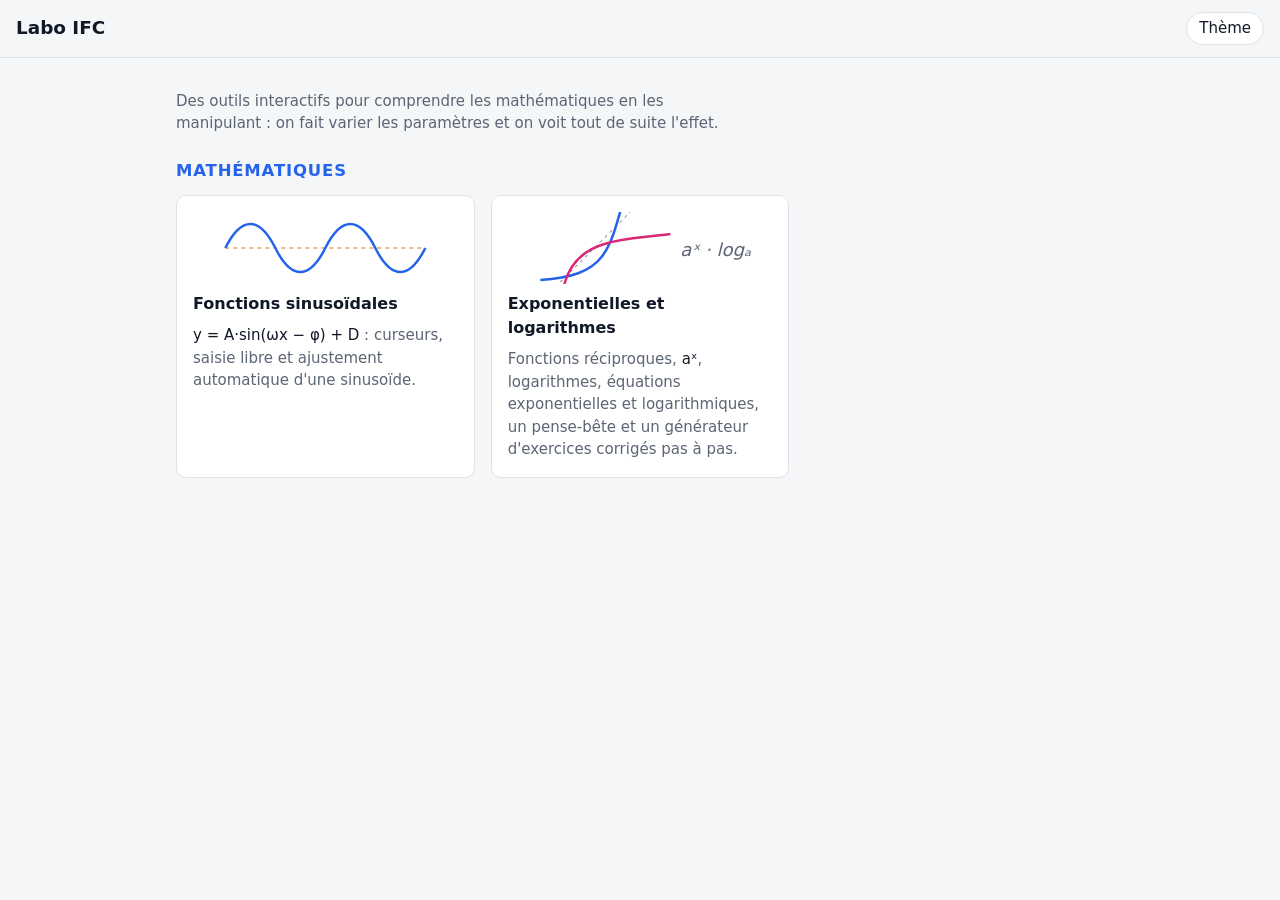
==== index.html @ b7d9a487 "Migration vers Labo IFC : outils de maths rangés dans maths/, accueil par matière Fil d'Ariane Labo " ====
<!doctype html>
<!--
  ⠀⠀⠀⠀⠀⢀⣠⠤⠖⠚⠋⠉⣥⣦⡶⢗⣢⡀⡀
  ⠀⠀⠀⢀⠴⠋⠀⠀⠀⠀⡀⣰⡿⣯⣜⢁⡓⠃⠙⠢⡀
  ⠀⢀⡴⠃⠀⠀⠀⠀⠀⠀⣿⢿⣵⣰⡯⣩⡿⠃⠀⠀⠈⢦⡀
  ⠀⡞⠀⠀⠀⠀⠀⠀⠀⣠⣙⠼⡟⣻⣡⡭⠖⠀⠀⠀⠀⠀⢳
  ⣸⠁⠀⠀⠀⠀⠀⠀⠀⠀⠈⢱⠸⠛⠒⠂⠀⠀⠀⠀⠀⠀⠈⣇
  ⡏⠀⠀⠀⠀⠀⢀⣠⣤⡀⠀⣾⢀⣀⣤⣤⣄⠀⠀⠀⠀⠀⠀⢹
  ⣇⠀⠀⠀⠀⣴⣿⣽⡿⠿⠙⢿⠉⠙⢿⣶⣬⣷⣄⠀⠀⠀⠀⣸
  ⢹⡀⠀⠀⢰⠿⠋⠁⠀⠀⠀⣸⣇⠀⠀⠀⠉⠉⠁⠀⠀⠀⢀⡏
  ⠀⢧⠀⠀⠀⠀⠀⠀⠀⠀⠀⠀⠹⣦⡎⠀⠀⠀⠀⠀⠀⠀⡼
  ⠀⠀⠳⣄⠀⠀⠀⠀⠀⠀⠀⠀⠀⢹⡄⠀⠀⠀⠀⠀⣠⠞
  ⠀⠀⠀⠈⠳⣄⡀⠀⠀⠀⠀⠀⠀⢻⡇⠀⠀⢀⣠⠞⠁
  ⠀⠀⠀⠀⠀⠀⠉⠓⠦⠤⣤⣄⣀⢸⠇⠴⠚⠉
-->
<html lang="fr">
<head>
  <meta charset="utf-8">
  <meta name="viewport" content="width=device-width, initial-scale=1">
  <title>Labo IFC</title>
  <meta name="description" content="Outils interactifs pour comprendre les mathématiques en les manipulant.">
  <link rel="stylesheet" href="shared/theme.css">
  <script src="shared/theme-boot.js"></script>
  <script>window.goatcounter = { path: p => location.host + p };</script>
  <script data-goatcounter="https://exokayn.goatcounter.com/count" async src="//gc.zgo.at/count.js"></script>
</head>
<body>
  <header class="topbar">
    <h1>Labo IFC</h1>
    <button id="theme-toggle" class="ghost" type="button" aria-label="Changer de thème">Thème</button>
  </header>

  <main class="home">
    <p class="intro">Des outils interactifs pour comprendre les mathématiques en les manipulant :
      on fait varier les paramètres et on voit tout de suite l'effet.</p>

    <!-- One <section> per subject, one <li> per tool. Each tool lives in <subject>/<tool>/ and reuses shared/. -->
    <section class="subject" id="maths" data-subject="maths" aria-labelledby="maths-title">
    <h2 id="maths-title">Mathématiques</h2>
    <ul class="tools">
      <li>
        <a class="panel tool-card" href="maths/sinusoides/">
          <svg viewBox="0 0 200 72" aria-hidden="true">
            <line x1="0" y1="36" x2="200" y2="36" stroke="var(--midline)" stroke-dasharray="4 4"/>
            <path d="M0 36 C 16 4, 34 4, 50 36 S 84 68, 100 36 S 134 4, 150 36 S 184 68, 200 36"
                  fill="none" stroke="var(--curve)" stroke-width="2.5"/>
          </svg>
          <h3>Fonctions sinusoïdales</h3>
          <p><span class="tex">y = A·sin(ωx − φ) + D</span> : curseurs, saisie libre
            et ajustement automatique d'une sinusoïde.</p>
        </a>
      </li>
      <li>
        <a class="panel tool-card" href="maths/exp-log/">
          <svg viewBox="0 0 200 72" aria-hidden="true">
            <line x1="20" y1="70" x2="90" y2="0" stroke="var(--muted)" stroke-dasharray="3 4"/>
            <path d="M0 68 C 30 66, 50 60, 62 44 S 76 10, 80 0" fill="none" stroke="var(--curve)" stroke-width="2.5"/>
            <path d="M24 72 C 30 50, 44 38, 64 32 S 100 26, 130 22" fill="none" stroke="var(--fit)" stroke-width="2.5"/>
            <text x="140" y="44" fill="var(--muted)" font-size="18" font-style="italic">aˣ · logₐ</text>
          </svg>
          <h3>Exponentielles et logarithmes</h3>
          <p>Fonctions réciproques, <span class="tex">aˣ</span>, logarithmes, équations exponentielles et logarithmiques,
            un pense-bête et un générateur d'exercices corrigés pas à pas.</p>
        </a>
      </li>
    </ul>
    </section>
  </main>

  <script type="module">
    import { initTheme } from "./shared/theme.js";
    initTheme(document.getElementById("theme-toggle"));
  </script>
</body>
</html>
---- shared/theme.css ----
/* Light by default; theme-boot.js sets data-theme before first paint
   (saved choice, else the system setting). */
:root {
  --bg: #f4f6f8;
  --panel: #ffffff;
  --border: #dde3e8;
  --fg: #111827;
  --muted: #5b6574;
  --accent: #2563eb;
  --accent-soft: #e0e9fd;
  --error: #c62828;
  --warn: #9a5b00;
  --plot-grid: #e6eaee;
  --curve: #2563eb;
  --fit: #db2777;
  --midline: #d97706;
  --bounds: #059669;
  --period: #7c3aed;
  --circle: #0e7490;
  --radius: 10px;
  --mono: ui-monospace, "SF Mono", Menlo, monospace;
  color-scheme: light;
}

:root[data-theme="dark"] {
  --bg: #15171a;
  --panel: #1e2126;
  --border: #30353c;
  --fg: #eef0f3;
  --muted: #9aa3ae;
  --accent: #7aa7ff;
  --accent-soft: #24324d;
  --error: #ff7b7b;
  --warn: #f2b45c;
  --plot-grid: #2a2e34;
  --curve: #7aa7ff;
  --fit: #f472b6;
  --midline: #ffb86b;
  --bounds: #4ade80;
  --period: #c4a5ff;
  --circle: #22d3ee;
  color-scheme: dark;
}

/* Accent per subject: data-subject on <body> (tool pages) or on a home section.
   Maths keeps the default blue. */
[data-subject="chimie"] { --accent: #0f7a55; --accent-soft: #d9f2e7; --curve: #0f7a55; }
:root[data-theme="dark"] [data-subject="chimie"] { --accent: #4fd1a0; --accent-soft: #1d3a30; --curve: #4fd1a0; }

* { box-sizing: border-box; scrollbar-color: var(--border) transparent; }

body {
  margin: 0;
  background: var(--bg);
  color: var(--fg);
  font: 15px/1.5 system-ui, -apple-system, "Segoe UI", Roboto, sans-serif;
}

h1 { font-size: 1.15rem; margin: 0; }
h2 { font-size: 1rem; margin: 0 0 0.5rem; }

button, input, select { font: inherit; color: inherit; }

.topbar {
  display: flex;
  align-items: center;
  justify-content: space-between;
  padding: 12px 16px;
  border-bottom: 1px solid var(--border);
}

.panel {
  background: var(--panel);
  border: 1px solid var(--border);
  border-radius: var(--radius);
  padding: 16px;
}

.controls { display: flex; flex-direction: column; gap: 16px; align-self: start; }

/* Tabs */
.tabs { display: grid; grid-template-columns: 1fr 1fr; background: var(--bg); border-radius: 8px; padding: 3px; }
.tabs button {
  border: 0; background: transparent; padding: 6px; border-radius: 6px; cursor: pointer; color: var(--muted);
}
.tabs button[aria-selected="true"] { background: var(--panel); color: var(--fg); box-shadow: 0 1px 2px rgb(0 0 0 / 0.15); }

.chips { display: flex; flex-wrap: wrap; gap: 6px; }

.chips button, .ghost {
  white-space: nowrap;
  border: 1px solid var(--border);
  background: var(--panel);
  border-radius: 999px;
  padding: 4px 12px;
  cursor: pointer;
}
.chips button:hover, .ghost:hover { border-color: var(--accent); }
.chips button.active { border-color: var(--accent); background: var(--accent-soft); color: var(--accent); }
.ghost:disabled { opacity: 0.45; cursor: default; border-color: var(--border); }

.primary {
  border: 0;
  background: var(--accent);
  color: var(--panel);
  border-radius: 999px;
  padding: 6px 16px;
  font-weight: 600;
  cursor: pointer;
}
.primary:hover { filter: brightness(1.1); }

/* Text field with its label above */
.field-label { display: block; color: var(--muted); margin-bottom: 4px; }
.text-input {
  padding: 8px 10px;
  border: 1px solid var(--border);
  border-radius: 8px;
  background: var(--bg);
  font-family: var(--mono);
}
.text-input:focus { outline: 2px solid var(--accent); outline-offset: -1px; }
.text-input[aria-invalid="true"] { border-color: var(--error); }

/* Labelled slider: label and value on one line, range input below */
.slider { display: grid; grid-template-columns: 1fr auto; align-items: baseline; }
.slider output { font-variant-numeric: tabular-nums; color: var(--accent); font-weight: 600; }
.slider input { grid-column: 1 / -1; width: 100%; accent-color: var(--accent); }

/* Options */
.options { border: 0; padding: 0; margin: 0; display: flex; flex-direction: column; gap: 8px; }
.options legend { color: var(--muted); font-size: 0.85em; text-transform: uppercase; letter-spacing: 0.04em; margin-bottom: 4px; }
.options .row { display: flex; justify-content: space-between; align-items: center; gap: 8px; }
.options select { background: var(--bg); border: 1px solid var(--border); border-radius: 6px; padding: 3px 6px; }
.check { display: flex; align-items: center; gap: 8px; cursor: pointer; }
.check input { accent-color: var(--accent); }

/* Header breadcrumb: "Labo IFC / <matière> / <outil>" */
.crumbs { display: flex; align-items: baseline; gap: 8px; min-width: 0; }
.crumbs a { color: var(--muted); text-decoration: none; white-space: nowrap; }
.crumbs a:hover { color: var(--accent); }
.crumbs span { color: var(--border); }
.topbar { gap: 12px; }
.topbar > button { flex-shrink: 0; }
/* Phone: keep only "<Matière> / <outil>" */
@media (max-width: 600px) {
  .crumbs > a:first-child, .crumbs > a:first-child + span { display: none; }
}

/* Home page */
.home { max-width: 960px; margin: 0 auto; padding: 32px 16px; }
.home .intro { color: var(--muted); margin: 0 0 24px; max-width: 60ch; }
.subject + .subject { margin-top: 32px; }
.subject > h2 { margin: 0 0 12px; color: var(--accent); font-size: 1.1em; text-transform: uppercase; letter-spacing: 0.05em; }
.tools {
  display: grid;
  grid-template-columns: repeat(auto-fill, minmax(260px, 1fr));
  gap: 16px;
  padding: 0;
  margin: 0;
  list-style: none;
}
.tool-card {
  display: flex;
  flex-direction: column;
  gap: 8px;
  height: 100%;
  color: inherit;
  text-decoration: none;
  transition: border-color 0.15s;
}
.tool-card:hover, .tool-card:focus-visible { border-color: var(--accent); }
.tool-card svg { width: 100%; height: 72px; }
.tool-card h3 { margin: 0; font-size: 1rem; }
.tool-card p { margin: 0; color: var(--muted); }
.tool-card .tex { color: var(--fg); }
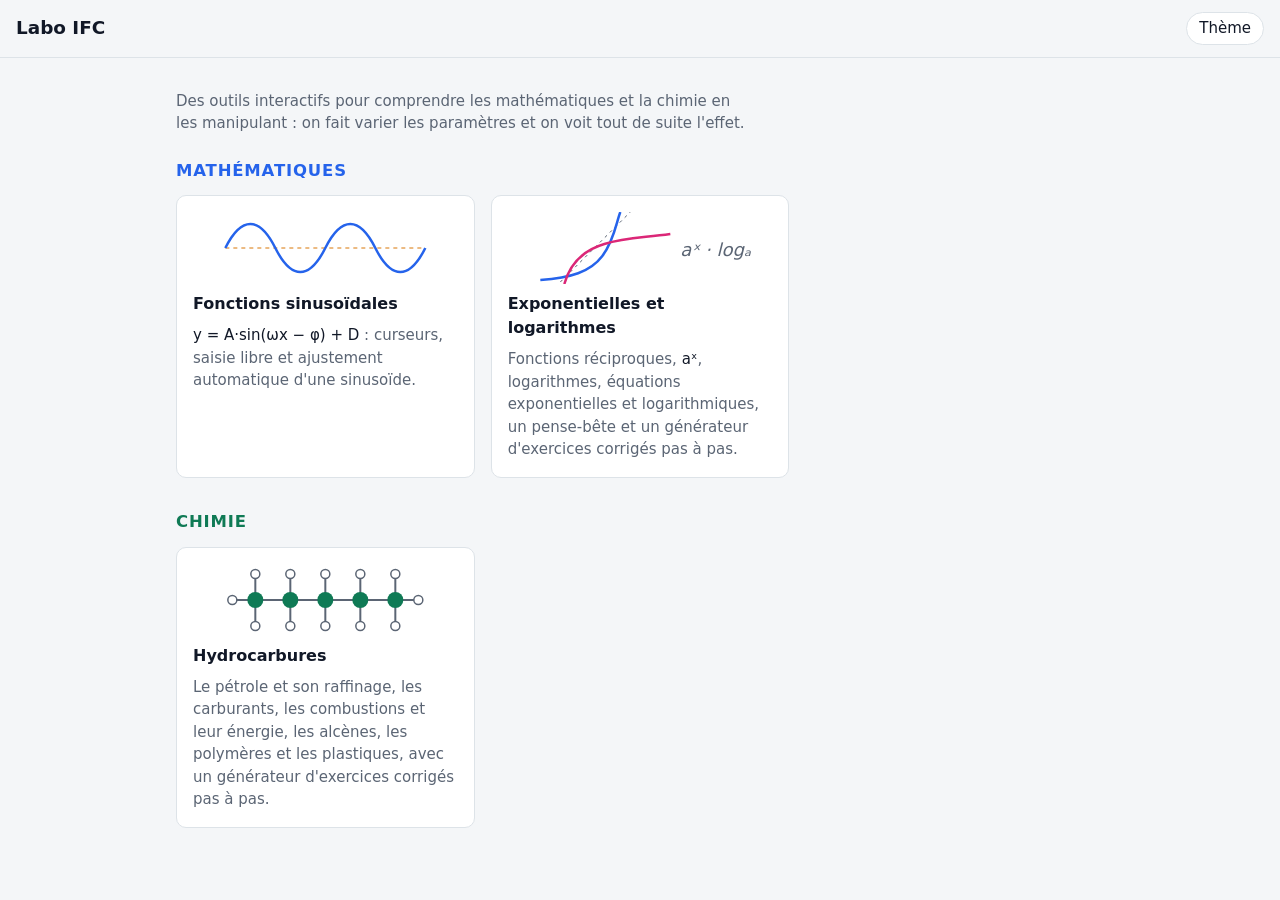
==== commit c0e1af3e: "Chimie : cours Hydrocarbures (chapitres, labos, exercices) et section Chimie de l'accueil Co-Authore" ====
--- a/index.html
+++ b/index.html
@@ -18,7 +18,7 @@
   <meta charset="utf-8">
   <meta name="viewport" content="width=device-width, initial-scale=1">
   <title>Labo IFC</title>
-  <meta name="description" content="Outils interactifs pour comprendre les mathématiques en les manipulant.">
+  <meta name="description" content="Outils interactifs pour comprendre les mathématiques et la chimie en les manipulant.">
   <link rel="stylesheet" href="shared/theme.css">
   <script src="shared/theme-boot.js"></script>
   <script>window.goatcounter = { path: p => location.host + p };</script>
@@ -31,7 +31,7 @@
   </header>
 
   <main class="home">
-    <p class="intro">Des outils interactifs pour comprendre les mathématiques en les manipulant :
+    <p class="intro">Des outils interactifs pour comprendre les mathématiques et la chimie en les manipulant :
       on fait varier les paramètres et on voit tout de suite l'effet.</p>
 
     <!-- One <section> per subject, one <li> per tool. Each tool lives in <subject>/<tool>/ and reuses shared/. -->
@@ -65,6 +65,34 @@
       </li>
     </ul>
     </section>
+    <section class="subject" id="chimie" data-subject="chimie" aria-labelledby="chimie-title">
+    <h2 id="chimie-title">Chimie</h2>
+    <ul class="tools">
+      <li>
+        <a class="panel tool-card" href="chimie/hydrocarbures/">
+          <svg viewBox="0 0 200 72" aria-hidden="true">
+            <g stroke="var(--muted)" stroke-width="2">
+              <line x1="30" y1="36" x2="170" y2="36"/>
+              <line x1="30" y1="36" x2="30" y2="12"/><line x1="30" y1="36" x2="30" y2="60"/><line x1="30" y1="36" x2="8" y2="36"/>
+              <line x1="65" y1="36" x2="65" y2="12"/><line x1="65" y1="36" x2="65" y2="60"/>
+              <line x1="100" y1="36" x2="100" y2="12"/><line x1="100" y1="36" x2="100" y2="60"/>
+              <line x1="135" y1="36" x2="135" y2="12"/><line x1="135" y1="36" x2="135" y2="60"/>
+              <line x1="170" y1="36" x2="170" y2="12"/><line x1="170" y1="36" x2="170" y2="60"/><line x1="170" y1="36" x2="192" y2="36"/>
+            </g>
+            <g fill="var(--accent)"><circle cx="30" cy="36" r="8"/><circle cx="65" cy="36" r="8"/><circle cx="100" cy="36" r="8"/><circle cx="135" cy="36" r="8"/><circle cx="170" cy="36" r="8"/></g>
+            <g fill="var(--panel)" stroke="var(--muted)" stroke-width="1.5">
+              <circle cx="30" cy="10" r="4.5"/><circle cx="30" cy="62" r="4.5"/><circle cx="7" cy="36" r="4.5"/>
+              <circle cx="65" cy="10" r="4.5"/><circle cx="65" cy="62" r="4.5"/><circle cx="100" cy="10" r="4.5"/><circle cx="100" cy="62" r="4.5"/>
+              <circle cx="135" cy="10" r="4.5"/><circle cx="135" cy="62" r="4.5"/><circle cx="170" cy="10" r="4.5"/><circle cx="170" cy="62" r="4.5"/><circle cx="193" cy="36" r="4.5"/>
+            </g>
+          </svg>
+          <h3>Hydrocarbures</h3>
+          <p>Le pétrole et son raffinage, les carburants, les combustions et leur énergie,
+            les alcènes, les polymères et les plastiques, avec un générateur d'exercices corrigés pas à pas.</p>
+        </a>
+      </li>
+    </ul>
+    </section>
   </main>
 
   <script type="module">
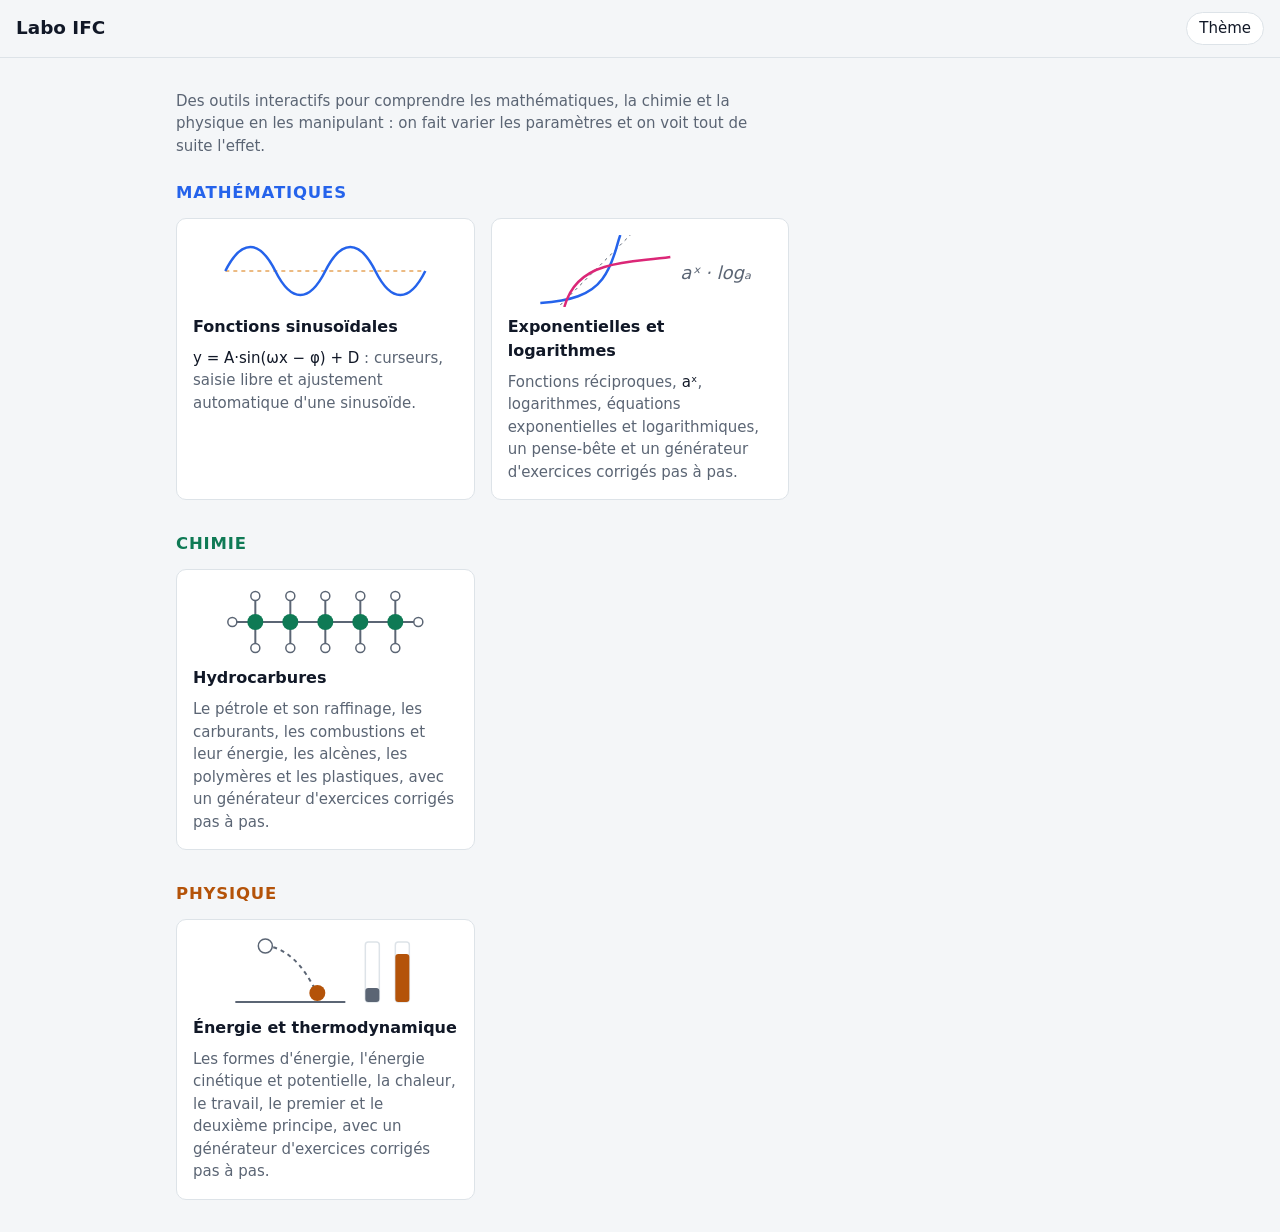
==== commit 75a83e0c: "Ajout du cours de physique : énergie et thermodynamique Neuf chapitres tirés de la synthèse PHY2 (fo" ====
--- a/index.html
+++ b/index.html
@@ -18,7 +18,7 @@
   <meta charset="utf-8">
   <meta name="viewport" content="width=device-width, initial-scale=1">
   <title>Labo IFC</title>
-  <meta name="description" content="Outils interactifs pour comprendre les mathématiques et la chimie en les manipulant.">
+  <meta name="description" content="Outils interactifs pour comprendre les mathématiques, la chimie et la physique en les manipulant.">
   <link rel="stylesheet" href="shared/theme.css">
   <script src="shared/theme-boot.js"></script>
   <script>window.goatcounter = { path: p => location.host + p };</script>
@@ -31,7 +31,7 @@
   </header>
 
   <main class="home">
-    <p class="intro">Des outils interactifs pour comprendre les mathématiques et la chimie en les manipulant :
+    <p class="intro">Des outils interactifs pour comprendre les mathématiques, la chimie et la physique en les manipulant :
       on fait varier les paramètres et on voit tout de suite l'effet.</p>
 
     <!-- One <section> per subject, one <li> per tool. Each tool lives in <subject>/<tool>/ and reuses shared/. -->
@@ -93,6 +93,30 @@
       </li>
     </ul>
     </section>
+
+    <section class="subject" id="physique" data-subject="physique" aria-labelledby="physique-title">
+    <h2 id="physique-title">Physique</h2>
+    <ul class="tools">
+      <li>
+        <a class="panel tool-card" href="physique/thermodynamique/">
+          <svg viewBox="0 0 200 72" aria-hidden="true">
+            <line x1="10" y1="66" x2="120" y2="66" stroke="var(--muted)" stroke-width="2"/>
+            <path d="M 40 10 Q 70 12 92 58" fill="none" stroke="var(--muted)" stroke-width="2" stroke-dasharray="4 4"/>
+            <circle cx="40" cy="10" r="7" fill="var(--panel)" stroke="var(--muted)" stroke-width="1.5"/>
+            <circle cx="92" cy="57" r="8" fill="var(--accent)"/>
+            <g stroke="var(--border)" stroke-width="1.5" fill="var(--panel)">
+              <rect x="140" y="6" width="14" height="60" rx="3"/><rect x="170" y="6" width="14" height="60" rx="3"/>
+            </g>
+            <rect x="140" y="52" width="14" height="14" rx="3" fill="var(--muted)"/>
+            <rect x="170" y="18" width="14" height="48" rx="3" fill="var(--accent)"/>
+          </svg>
+          <h3>Énergie et thermodynamique</h3>
+          <p>Les formes d'énergie, l'énergie cinétique et potentielle, la chaleur, le travail,
+            le premier et le deuxième principe, avec un générateur d'exercices corrigés pas à pas.</p>
+        </a>
+      </li>
+    </ul>
+    </section>
   </main>
 
   <script type="module">
--- a/shared/theme.css
+++ b/shared/theme.css
@@ -43,9 +43,11 @@
 }
 
 /* Accent per subject: data-subject on <body> (tool pages) or on a home section.
-   Maths keeps the default blue. */
+   Maths keeps the default blue, chemistry is green, physics amber. */
 [data-subject="chimie"] { --accent: #0f7a55; --accent-soft: #d9f2e7; --curve: #0f7a55; }
 :root[data-theme="dark"] [data-subject="chimie"] { --accent: #4fd1a0; --accent-soft: #1d3a30; --curve: #4fd1a0; }
+[data-subject="physique"] { --accent: #b45309; --accent-soft: #fbead6; --curve: #b45309; }
+:root[data-theme="dark"] [data-subject="physique"] { --accent: #fbbf24; --accent-soft: #3b2e14; --curve: #fbbf24; }
 
 * { box-sizing: border-box; scrollbar-color: var(--border) transparent; }
 
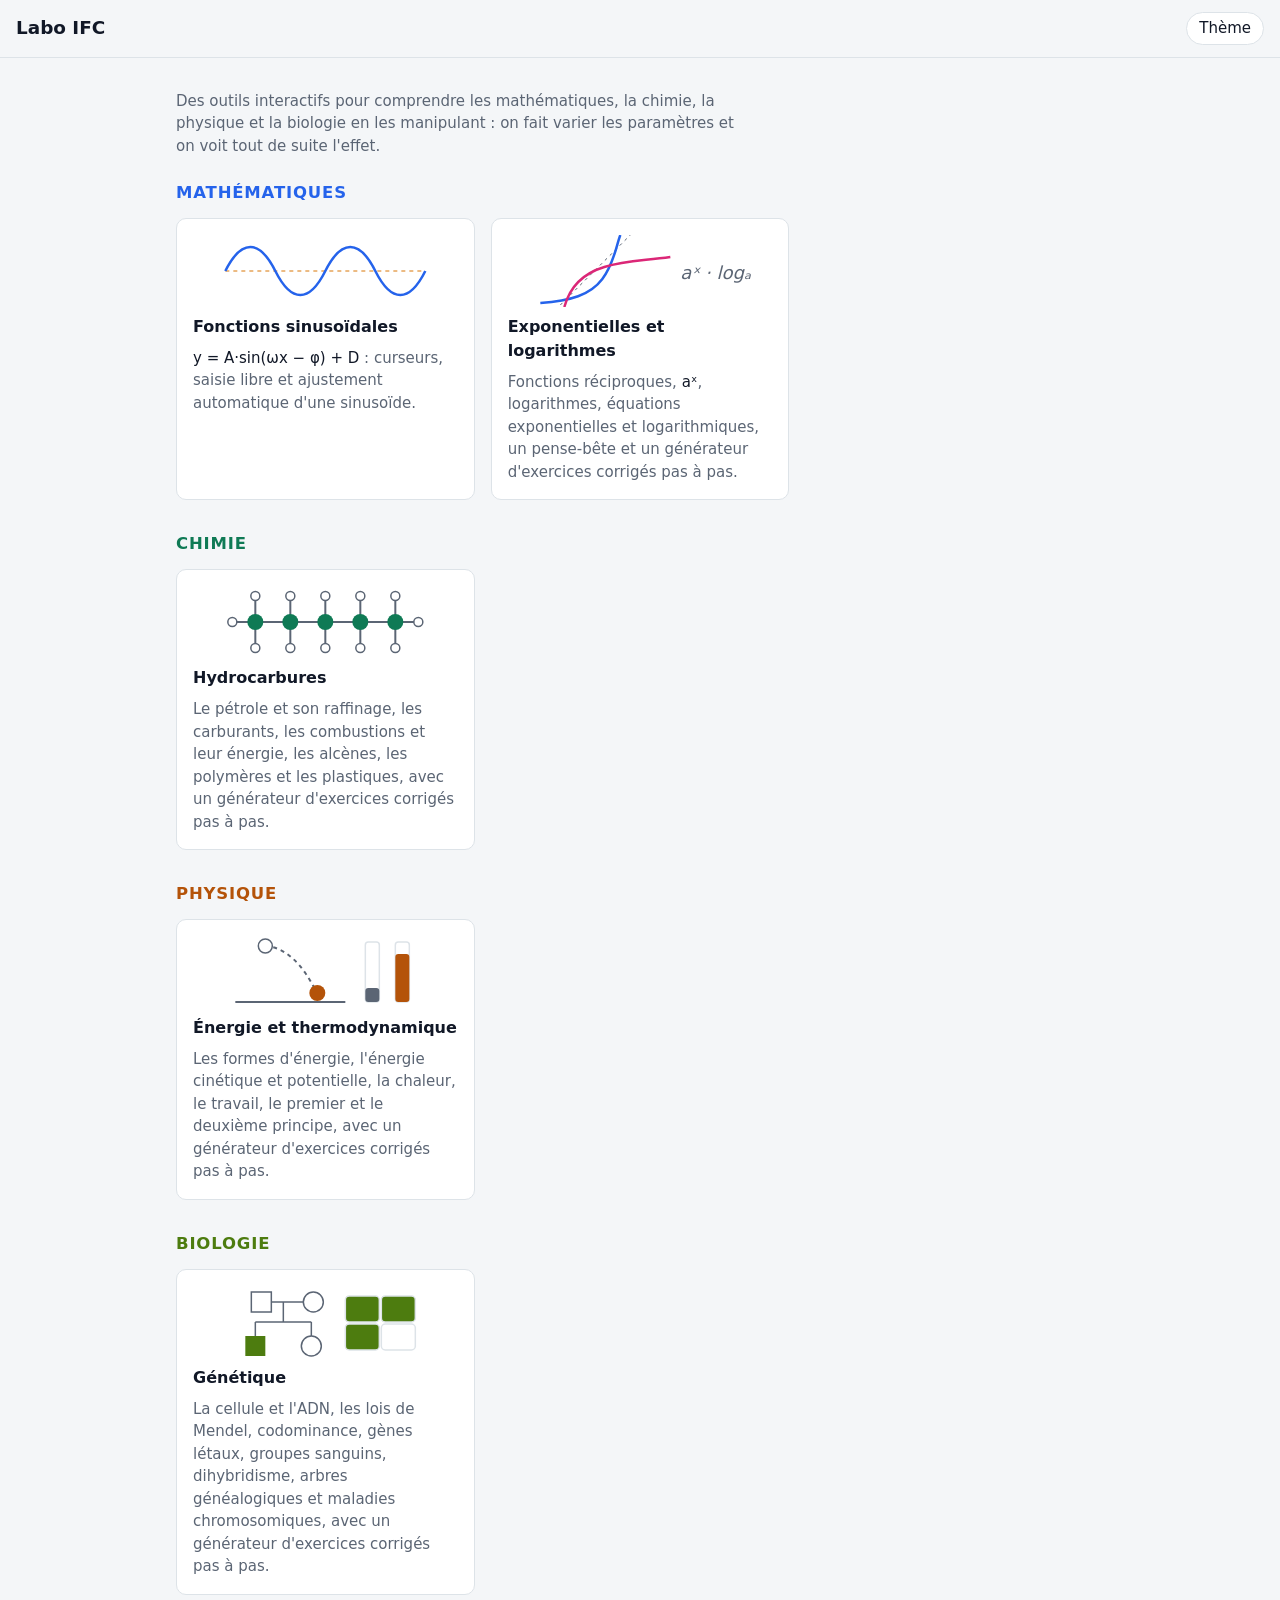
==== commit 323e04a9: "Ajoute le cours de génétique (biologie) avec générateur d'exercices - Nouvelle matière Biologie (acc" ====
--- a/index.html
+++ b/index.html
@@ -18,7 +18,7 @@
   <meta charset="utf-8">
   <meta name="viewport" content="width=device-width, initial-scale=1">
   <title>Labo IFC</title>
-  <meta name="description" content="Outils interactifs pour comprendre les mathématiques, la chimie et la physique en les manipulant.">
+  <meta name="description" content="Outils interactifs pour comprendre les mathématiques, la chimie, la physique et la biologie en les manipulant.">
   <link rel="stylesheet" href="shared/theme.css">
   <script src="shared/theme-boot.js"></script>
   <script>window.goatcounter = { path: p => location.host + p };</script>
@@ -31,7 +31,7 @@
   </header>
 
   <main class="home">
-    <p class="intro">Des outils interactifs pour comprendre les mathématiques, la chimie et la physique en les manipulant :
+    <p class="intro">Des outils interactifs pour comprendre les mathématiques, la chimie, la physique et la biologie en les manipulant :
       on fait varier les paramètres et on voit tout de suite l'effet.</p>
 
     <!-- One <section> per subject, one <li> per tool. Each tool lives in <subject>/<tool>/ and reuses shared/. -->
@@ -117,6 +117,31 @@
       </li>
     </ul>
     </section>
+    <section class="subject" id="biologie" data-subject="biologie" aria-labelledby="biologie-title">
+    <h2 id="biologie-title">Biologie</h2>
+    <ul class="tools">
+      <li>
+        <a class="panel tool-card" href="biologie/genetique/">
+          <svg viewBox="0 0 200 72" aria-hidden="true">
+            <g stroke="var(--muted)" stroke-width="1.5" fill="none">
+              <path d="M38 16h40M58 16v20M30 36h56M30 36v14M86 36v14"/>
+            </g>
+            <rect x="26" y="6" width="20" height="20" fill="var(--panel)" stroke="var(--muted)" stroke-width="1.5"/>
+            <circle cx="88" cy="16" r="10" fill="var(--panel)" stroke="var(--muted)" stroke-width="1.5"/>
+            <rect x="20" y="50" width="20" height="20" fill="var(--accent)"/>
+            <circle cx="86" cy="60" r="10" fill="var(--panel)" stroke="var(--muted)" stroke-width="1.5"/>
+            <g stroke="var(--border)" stroke-width="1.5">
+              <rect x="120" y="10" width="34" height="26" rx="4" fill="var(--accent)"/><rect x="156" y="10" width="34" height="26" rx="4" fill="var(--accent)"/>
+              <rect x="120" y="38" width="34" height="26" rx="4" fill="var(--accent)"/><rect x="156" y="38" width="34" height="26" rx="4" fill="var(--panel)"/>
+            </g>
+          </svg>
+          <h3>Génétique</h3>
+          <p>La cellule et l'ADN, les lois de Mendel, codominance, gènes létaux, groupes sanguins, dihybridisme, arbres généalogiques
+            et maladies chromosomiques, avec un générateur d'exercices corrigés pas à pas.</p>
+        </a>
+      </li>
+    </ul>
+    </section>
   </main>
 
   <script type="module">
--- a/shared/theme.css
+++ b/shared/theme.css
@@ -43,11 +43,13 @@
 }
 
 /* Accent per subject: data-subject on <body> (tool pages) or on a home section.
-   Maths keeps the default blue, chemistry is green, physics amber. */
+   Maths keeps the default blue, chemistry is green, physics amber, biology lime. */
 [data-subject="chimie"] { --accent: #0f7a55; --accent-soft: #d9f2e7; --curve: #0f7a55; }
 :root[data-theme="dark"] [data-subject="chimie"] { --accent: #4fd1a0; --accent-soft: #1d3a30; --curve: #4fd1a0; }
 [data-subject="physique"] { --accent: #b45309; --accent-soft: #fbead6; --curve: #b45309; }
 :root[data-theme="dark"] [data-subject="physique"] { --accent: #fbbf24; --accent-soft: #3b2e14; --curve: #fbbf24; }
+[data-subject="biologie"] { --accent: #4d7c0f; --accent-soft: #e6f0d5; --curve: #4d7c0f; }
+:root[data-theme="dark"] [data-subject="biologie"] { --accent: #a3e635; --accent-soft: #2a3a14; --curve: #a3e635; }
 
 * { box-sizing: border-box; scrollbar-color: var(--border) transparent; }
 
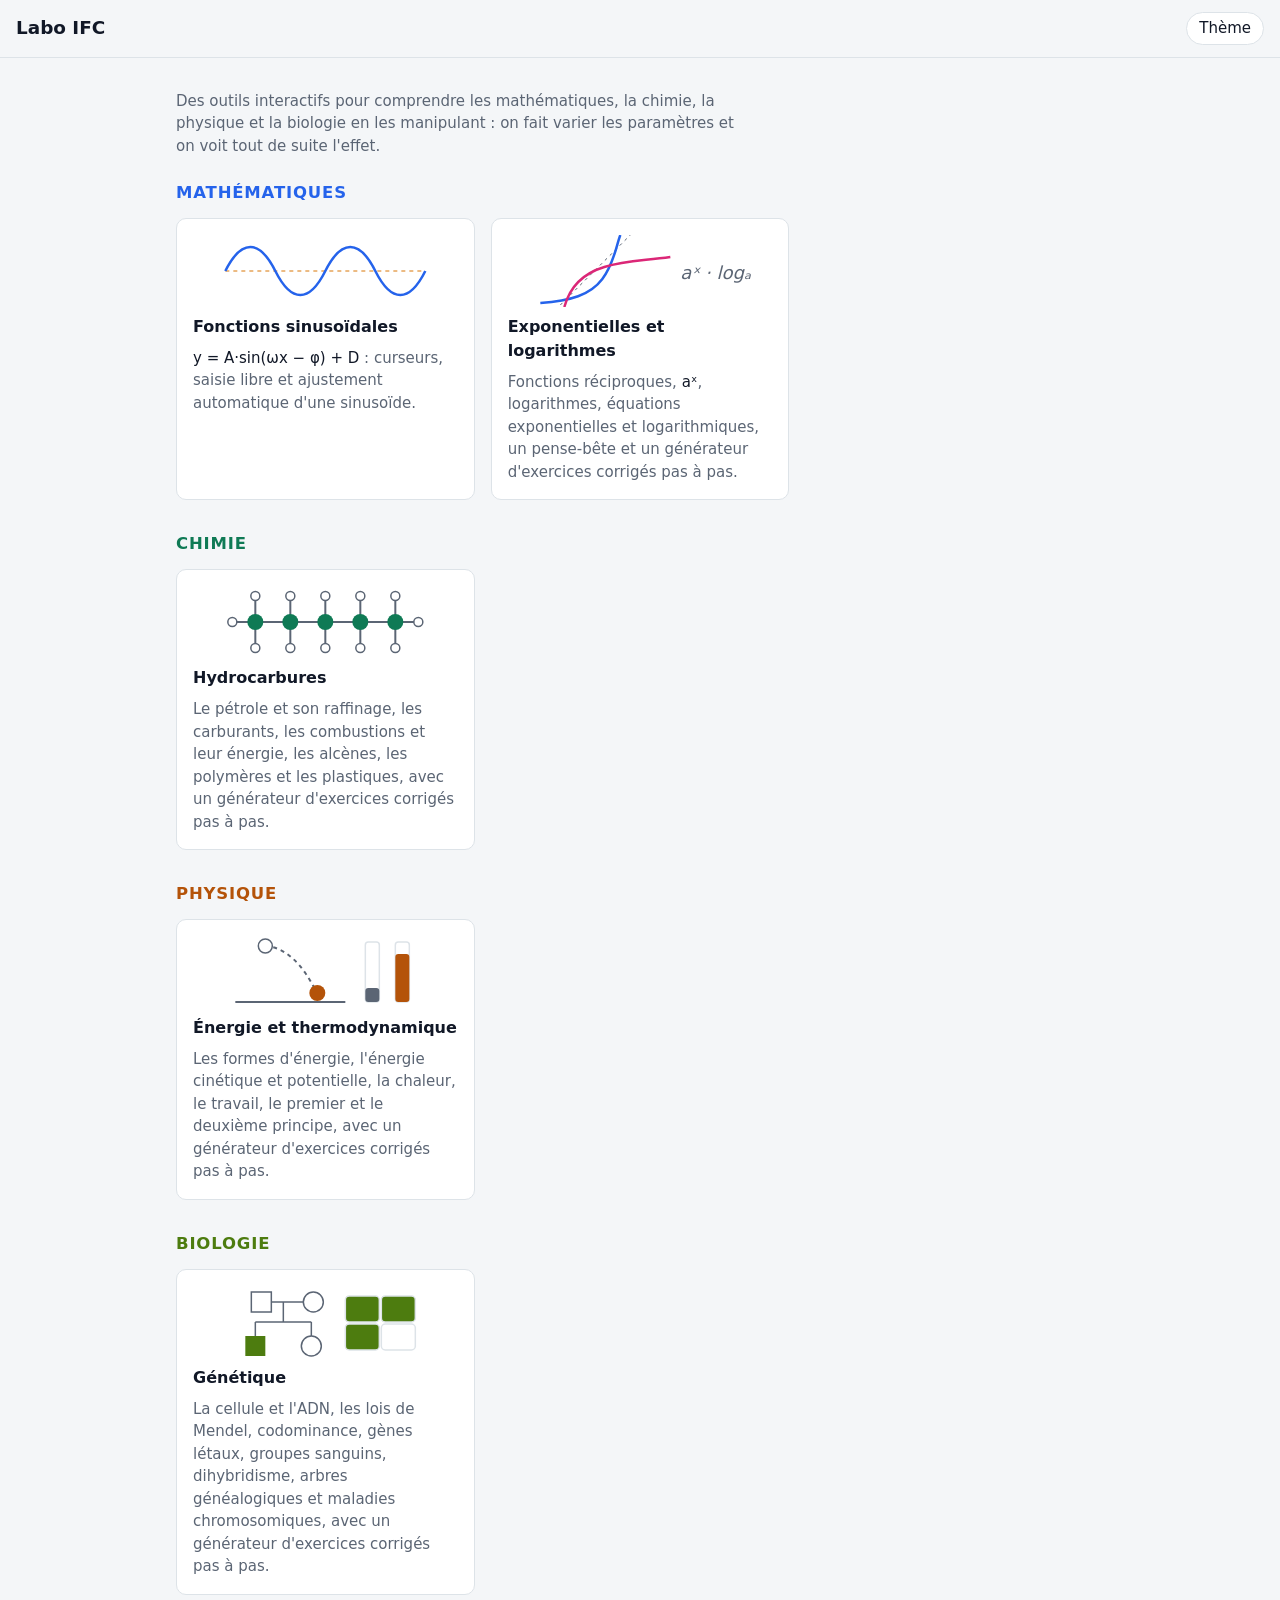
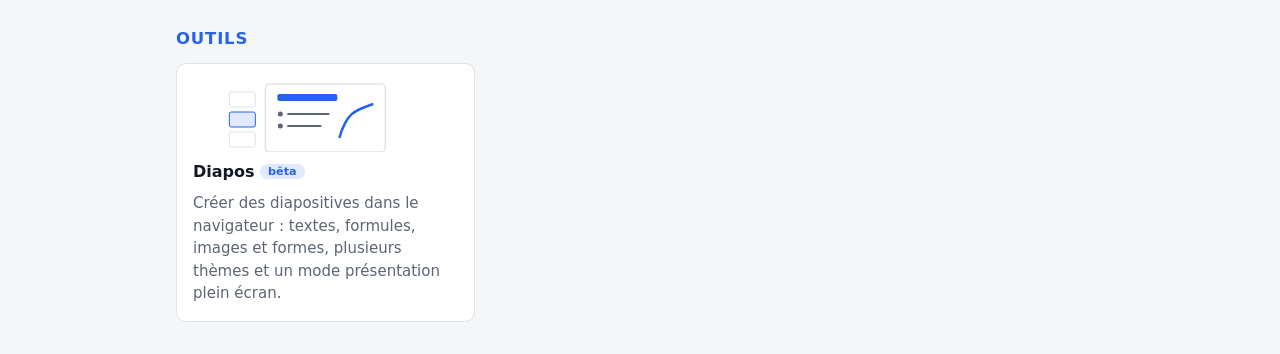
==== commit 250f8753: "Ajoute Diapos (bêta) : éditeur de diapositives dans le navigateur Textes avec formules, formules KaT" ====
--- a/index.html
+++ b/index.html
@@ -142,6 +142,29 @@
       </li>
     </ul>
     </section>
+
+    <section class="subject" id="outils" aria-labelledby="outils-title">
+    <h2 id="outils-title">Outils</h2>
+    <ul class="tools">
+      <li>
+        <a class="panel tool-card" href="diapos/">
+          <svg viewBox="0 0 200 72" aria-hidden="true">
+            <rect x="40" y="4" width="120" height="68" rx="4" fill="var(--panel)" stroke="var(--border)" stroke-width="1.5"/>
+            <rect x="52" y="14" width="60" height="7" rx="2" fill="var(--accent)"/>
+            <g fill="var(--muted)"><circle cx="55" cy="34" r="2.5"/><circle cx="55" cy="46" r="2.5"/></g>
+            <g stroke="var(--muted)" stroke-width="2"><line x1="62" y1="34" x2="104" y2="34"/><line x1="62" y1="46" x2="96" y2="46"/></g>
+            <path d="M114 58 C 122 30, 132 30, 148 24" fill="none" stroke="var(--curve)" stroke-width="2.5"/>
+            <rect x="4" y="12" width="26" height="15" rx="2" fill="var(--panel)" stroke="var(--border)"/>
+            <rect x="4" y="32" width="26" height="15" rx="2" fill="var(--accent-soft)" stroke="var(--accent)"/>
+            <rect x="4" y="52" width="26" height="15" rx="2" fill="var(--panel)" stroke="var(--border)"/>
+          </svg>
+          <h3>Diapos <span class="beta-tag">bêta</span></h3>
+          <p>Créer des diapositives dans le navigateur : textes, formules, images et formes,
+            plusieurs thèmes et un mode présentation plein écran.</p>
+        </a>
+      </li>
+    </ul>
+    </section>
   </main>
 
   <script type="module">
--- a/shared/theme.css
+++ b/shared/theme.css
@@ -178,3 +178,7 @@
 .tool-card h3 { margin: 0; font-size: 1rem; }
 .tool-card p { margin: 0; color: var(--muted); }
 .tool-card .tex { color: var(--fg); }
+.beta-tag {
+  font-size: 0.7em; font-weight: 600; color: var(--accent); background: var(--accent-soft);
+  border-radius: 999px; padding: 1px 8px; vertical-align: middle;
+}
